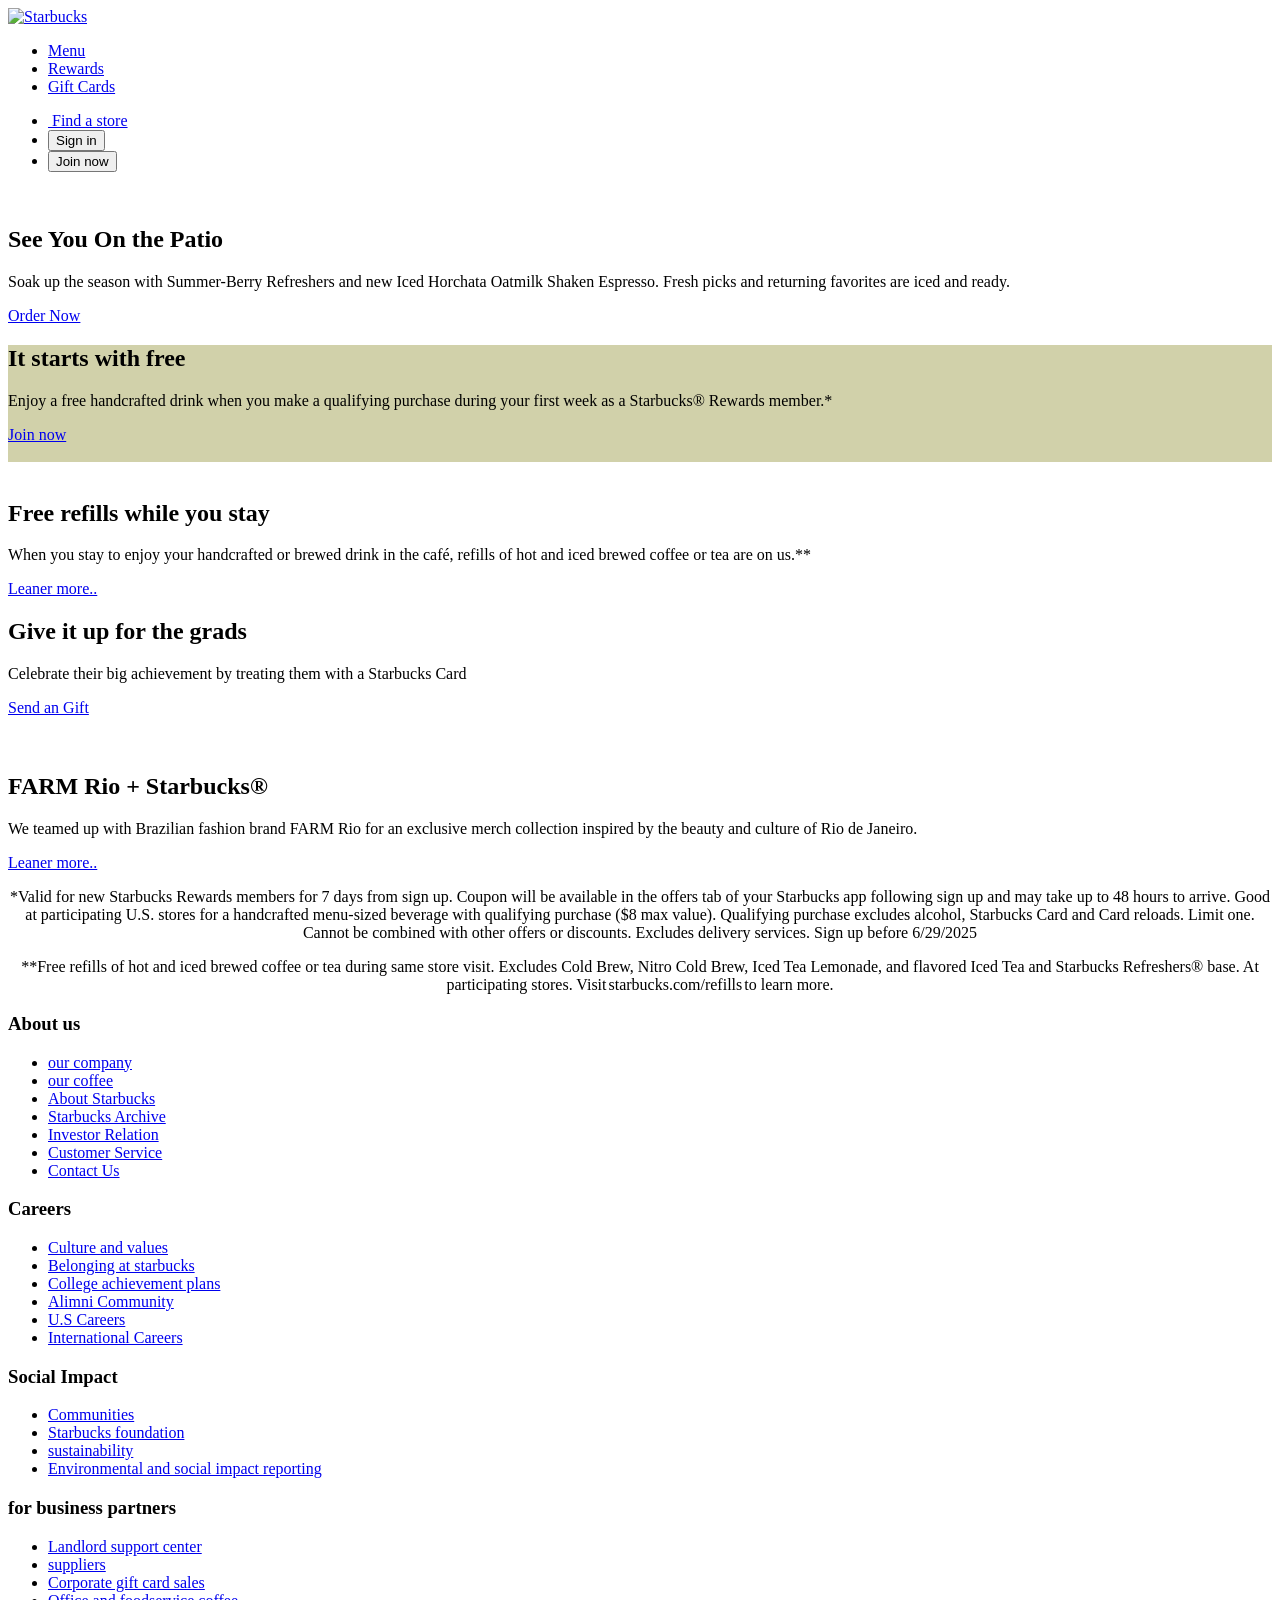
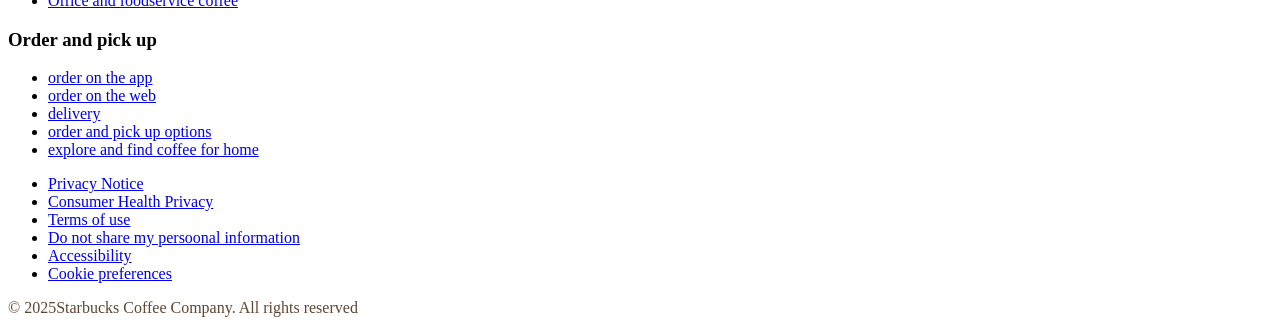
==== index.html @ 3aeca006 "Rename starbucks.html to index.html" ====
<!DOCTYPE html>
<html lang="en">

<head>
  <meta charset="UTF-8">
  <meta name="viewport" content="width=device-width, initial-scale=1.0">
  <title>Document</title>
  <link rel="stylesheet" href="css/starbucks.css">
</head>

<body>
  <nav class="navbar">
    <div class="navbar-container">
      <div class="navbar-brand">
        <a href="starbucks.html">
          <img src="image/logo.svg" alt="Starbucks" />
        </a>
      </div>
      <!--navbar-brand end-->

      <ul class="navbar-nav-left">
        <li>
          <a href="#">Menu</a>
        </li>
        <li>
          <a href="#">Rewards</a>
        </li>
        <li>
          <a href="#">Gift Cards</a>
        </li>
      </ul>
      <!--navbar-nav-left-->

      <ul class="navbar-nav-right">
        <li>
          <a href="#">
            <img src="image/marker.svg" alt="" />
            <span>Find a store</span>
          </a>
        </li>
        <li><button class="btn btn-dark-outline">Sign in</button></li>
        <li><button class="btn btn-dark">Join now</button></li>
      </ul>
      <!--navbar-nav-right end-->
    </div>
    <!--navbar-container end-->
  </nav>

  <!--box 1 -->
  <section class="box box-b bg-secondary grid-col-2">
    <img src="https://content-prod-live.cert.starbucks.com/binary/v2/asset/137-98091.jpg" alt="">
    <div class="box-text">
      <h2 class="text-xl a">See You On the Patio</h2>
      <p class="text md">
        Soak up the season with Summer-Berry Refreshers and new Iced Horchata Oatmilk Shaken Espresso. Fresh picks and
        returning favorites are iced and ready.

      </p>
      <a href="#" class="btn btn-light-outline">Order Now</a>

    </div>

  </section>

    <!--box 2 -->
  <section class="box box-b bg-secondary grid-col-2" style="background-color: #d1d1aa;">
    <div class="box-text">
      <h2 class="text-xl">It starts with free</h2>
      <p class="text md">
        Enjoy a free handcrafted drink when you make a qualifying purchase during your first week as a Starbucks®
        Rewards member.*

      </p>
      <a href="#" class="btn btn-light-outline">Join now</a>

    </div>

    <img src="https://content-prod-live.cert.starbucks.com/binary/v2/asset/137-98124.jpg" alt="">
  </section>

  <!--box 3 -->
  <section class="box box-b bg-secondary grid-col-2">
    <img src="https://content-prod-live.cert.starbucks.com/binary/v2/asset/137-98139.jpg" alt="">
    <div class="box-text">
      <h2 class="text-xl">Free refills while you stay</h2>
      <p class="text md">
        When you stay to enjoy your handcrafted or brewed drink in the café, refills of hot and iced brewed coffee or
        tea are on us.**

      </p>
      <a href="#" class="btn btn-light-outline">Leaner more..</a>

    </div>

  </section>

  <!--box 4 -->
  <section class="box box-b bg-secondary grid-col-2">
    
    <div class="box-text">
      <h2 class="text-xl b">Give it up for the grads</h2>
      <p class="text md">
        Celebrate their big achievement by treating them with a Starbucks Card

      </p>
      <a href="#" class="btn btn-light-outline">Send an Gift</a>

    </div>
    <img src="https://content-prod-live.cert.starbucks.com/binary/v2/asset/137-98172.jpg" alt="">

  </section>

  <!--box 5 -->
  <section class="box box-b bg-secondary grid-col-2">
    <img src="https://content-prod-live.cert.starbucks.com/binary/v2/asset/137-98046.jpg" alt="">
    <div class="box-text">
      <h2 class="text-xl c">FARM Rio + Starbucks®</h2>
      <p class="text md">
        We teamed up with Brazilian fashion brand FARM Rio for an exclusive merch collection inspired by the beauty
        and culture of Rio de Janeiro.

      </p>
      <a href="#" class="btn btn-light-outline">Leaner more..</a>

    </div>
    
  </section>

  <!-- note start -->
  <center>
    <div class="note">
      <p>
        *Valid for new Starbucks Rewards members for 7 days from sign up. Coupon will be available in the offers tab of
        your Starbucks app following sign up and may take up to 48 hours to arrive. Good at participating U.S. stores
        for
        a handcrafted menu-sized beverage with qualifying purchase ($8 max value). Qualifying purchase excludes alcohol,
        Starbucks Card and Card reloads. Limit one. Cannot be combined with other offers or discounts. Excludes delivery
        services. Sign up before 6/29/2025

      </p>
    </div>
  </center>
  <!-- note end -->

  <!--note B-->
  <center>
    <div class="note B">
      <p>
        **Free refills of hot and iced brewed coffee or tea during same store visit. Excludes Cold Brew, Nitro Cold
        Brew, Iced Tea Lemonade, and flavored Iced Tea and Starbucks Refreshers® base. At participating stores.
        Visit starbucks.com/refills to learn more.
      </p>
    </div>
  </center>

  <!--footer start-->
    <footer class="footer">

        <div class="footer-About">
            <h3>About us</h3>
            <ul>
                <li><a href="#">our company</a></li>
                <li><a href="#">our coffee</a></li>
                <li><a href="#">About Starbucks</a></li>
                <li><a href="#">Starbucks Archive</a></li>
                <li><a href="#">Investor Relation</a></li>
                <li><a href="#">Customer Service</a></li>
                <li><a href="#">Contact Us</a></li>
            </ul>
        </div>
        <div class=" footer-careers">
            <h3>Careers</h3>
            <ul>
                <li><a href="#">Culture and values</a></li>
                <li><a href="#">Belonging at starbucks</a></li>
                <li><a href="#">College achievement plans</a></li>
                <li><a href="#">Alimni Community</a></li>
                <li><a href="#">U.S Careers</a></li>
                <li><a href="#">International Careers</a></li>

            </ul>
        </div>
        <div class="footer-Socialimpact">
            <h3>Social Impact</h3>
            <ul>
                <li><a href="#">Communities</a></li>
                <li><a href="#">Starbucks foundation</a></li>
                <li><a href="#">sustainability</a></li>
                <li><a href="#">Environmental and social impact reporting</a></li>


            </ul>
        </div>
        <div class="footer-ForBusinessPartners">
            <h3>for business partners</h3>
            <ul>
                <li><a href="#">Landlord support center</a></li>
                <li><a href="#">suppliers</a></li>
                <li><a href="#">Corporate gift card sales</a></li>
                <li><a href="#">Office and foodservice coffee</a></li>

            </ul>
        </div>
        <div class="footer-Orderandpickup">
            <h3>Order and pick up</h3>
            <ul>
                <li><a href="#">order on the app</a></li>
                <li><a href="#">order on the web</a></li>
                <li><a href="#">delivery</a></li>
                <li><a href="#">order and pick up options</a></li>
                <li><a href="#">explore and find coffee for home</a></li>


            </ul>
        </div>


    </footer>

    <div class="footer-bottom">
        <ul>
            <li><a href="#">Privacy Notice</a></li>
            <li><a href="#">Consumer Health Privacy</a></li>
            <li><a href="#">Terms of use</a></li>
            <li><a href="#">Do not share my persoonal information</a></li>
            <li><a href="#">Accessibility</a></li>
            <li><a href="#">Cookie preferences</a></li>
        </ul>
        <p style="color: #5f4633;"> &copy; 2025Starbucks Coffee Company. All rights reserved </p>
    </div>


    <!--footer end-->


</body>

</html>
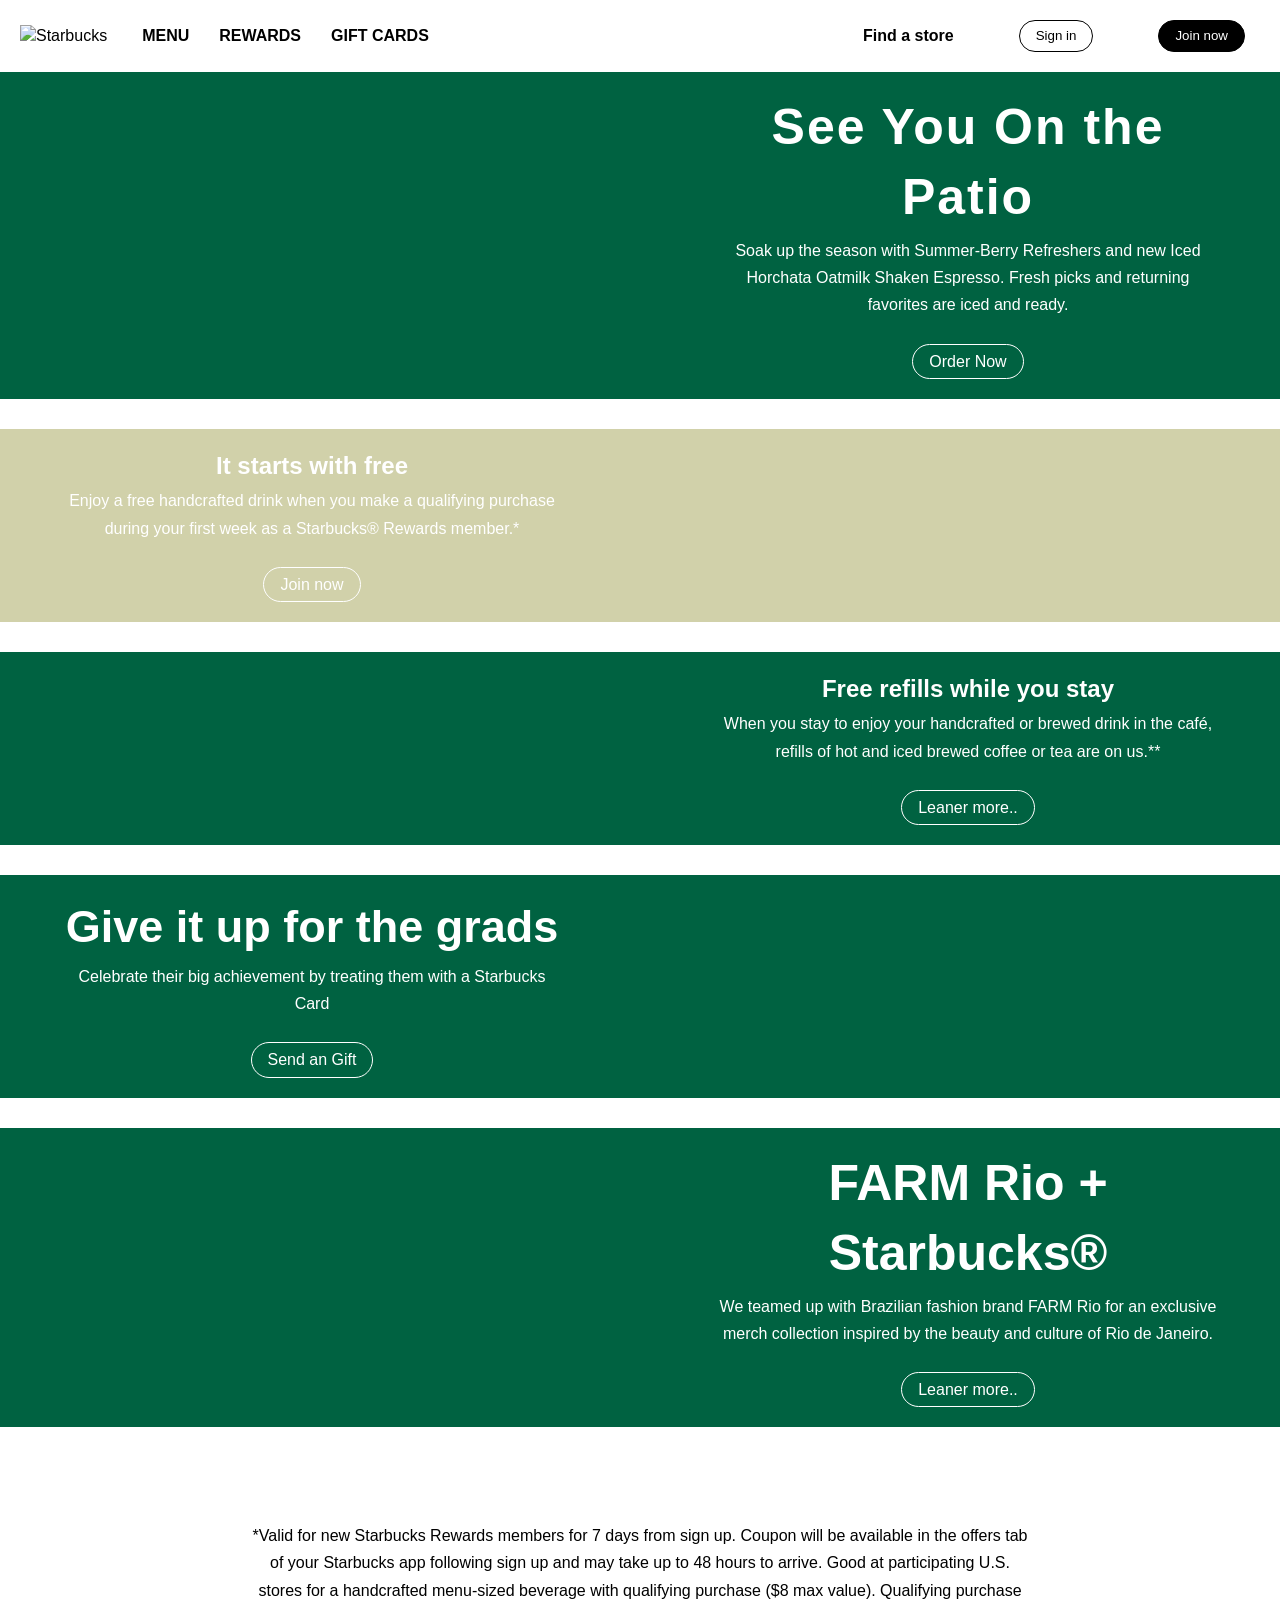
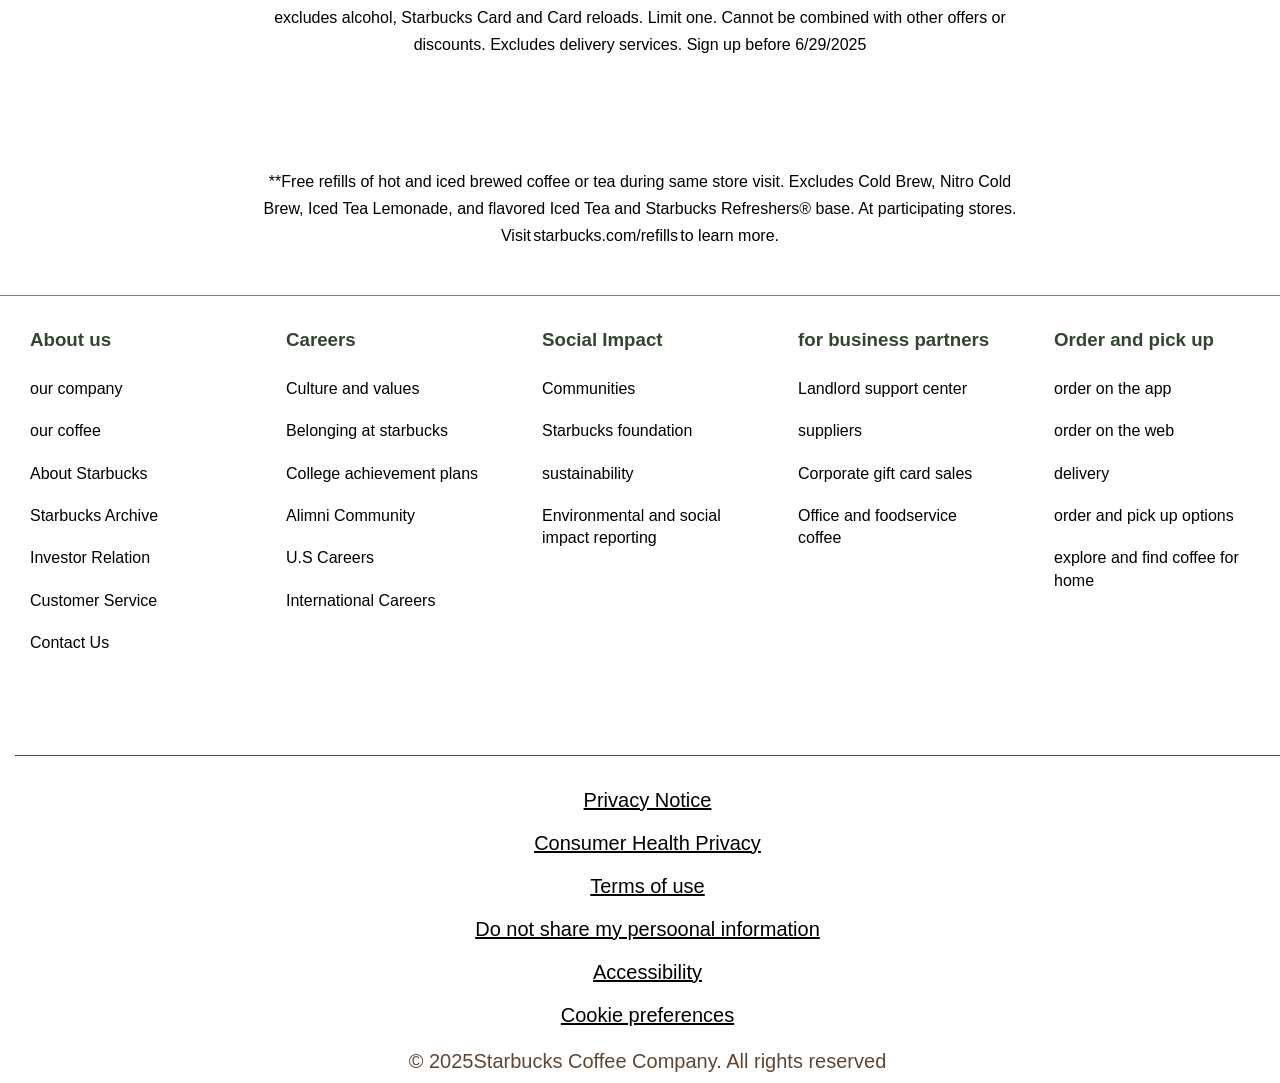
==== commit 0489d42f: "Update index.html" ====
--- a/index.html
+++ b/index.html
@@ -5,7 +5,7 @@
   <meta charset="UTF-8">
   <meta name="viewport" content="width=device-width, initial-scale=1.0">
   <title>Document</title>
-  <link rel="stylesheet" href="css/starbucks.css">
+  <link rel="stylesheet" href="starbucks.css">
 </head>
 
 <body>
--- a/starbucks.css
+++ b/starbucks.css
@@ -0,0 +1,372 @@
+@import url('https://fonts.googleapis.com/css2?family=Open+Sans:wght@400;600;700&display=swap');
+
+:root {
+  --color-primary: #d60032;
+  --color-secondary: #006241;
+  --color-extra: #d4e9e2;
+}
+
+* {
+  box-sizing: border-box;
+  margin: 0;
+  padding: 0;
+}
+
+html,
+body {
+  font-family: 'Open Sans', sans-serif;
+  line-height: 1.4;
+  color: #000;
+}
+
+a {
+  color: #000;
+}
+
+ul {
+  list-style: none;
+}
+
+p {
+  margin: 5px 0;
+  line-height: 1.7;
+}
+
+img {
+  max-width: 100%;
+}
+
+section a {
+  color: #fff;
+}
+
+/* Navbar */
+.navbar {
+  width: 100%;
+  height: auto;
+  background-color: #fff;
+  padding: 20px;
+  box-shadow: 0 1px 3px rgb(0 0 0 / 10%), 0 2px 2px rgb(0 0 0 / 6%),
+    0 0 2px rgb(0 0 0 / 7%);
+}
+
+.navbar-container {
+  display: flex;
+  justify-content: space-between;
+  max-width: 1440px;
+  margin: 0 auto;
+  align-items: center;
+}
+
+.navbar ul {
+  display: flex;
+  align-items: center;
+}
+
+.navbar li {
+  margin: 0 15px;
+  font-weight: bold;
+}
+
+.navbar a {
+  color: #000;
+  text-decoration: none;
+}
+
+.navbar a:hover {
+  color: var(--color-primary);
+}
+
+.navbar-brand img {
+  width: 50px;
+  height: 50px;
+}
+
+.navbar-nav-left {
+  text-transform: uppercase;
+  flex: 1;
+  margin-left: 20px;
+}
+
+.navbar-nav-right li:first-child a {
+  display: flex;
+  align-items: center;
+}
+
+.navbar-nav-right img {
+  height: 20px;
+  width: 20ox;
+  margin-right: 10px;
+}
+
+.navbar-nav-right li:nth-child(2) {
+  margin: 0 50px;
+}
+
+.box {
+  margin-bottom: 30px;
+}
+
+
+.box-text {
+  max-width: 500px;
+  text-align: center;
+  justify-self: center;
+  padding: 20px 0;
+  margin: 0 auto;
+}
+
+.box-text .btn {
+  margin-top: 20px;
+}
+
+.box-f .box-text {
+  max-width: 600px;
+}
+
+/* Grid Styles */
+.grid-col-2 {
+  display: grid;
+  grid-template-columns: repeat(2, 1fr);
+  gap: 2rem;
+  align-items: center;
+  justify-content: space-between;
+}
+
+.grid-reversed :first-child {
+  order: 2;
+}
+
+/* Buttons */
+.btn {
+  cursor: pointer;
+  display: inline-block;
+  background: none;
+  border: 1px #000 solid;
+  border-radius: 50px;
+  padding: 7px 16px;
+  line-height: 1.2;
+  text-align: center;
+  text-decoration: none;
+}
+
+.btn-dark-outline {
+  border-color: #000;
+  color: #000;
+}
+
+.btn-dark-outline:hover,
+.btn-light-outline:hover {
+  background-color: rgba(0, 0, 0, 0.06);
+}
+
+.btn-light-outline {
+  border-color: #fff;
+  color: #fff;
+}
+
+.btn-dark {
+  background-color: #000;
+  color: #fff;
+}
+
+.btn-dark:hover {
+  background-color: #333;
+}
+
+/* Backgrounds */
+.bg-primary {
+  background-color: var(--color-primary);
+  color: #fff;
+}
+
+.bg-secondary {
+  background-color: var(--color-secondary);
+  color: #fff;
+}
+
+.bg-extra {
+  background-color: var(--color-extra);
+  color: #000;
+}
+
+.bg-dark {
+  background-color: var(--color-dark);
+  color: #000;
+}
+
+.note {
+  padding-left: 250px;
+  padding-right: 250px;
+  padding-top: 60px;
+  padding-bottom: 40px;
+  font-size: medium;
+}
+
+.note B {
+  padding-left: 180px;
+  padding-right: 180px;
+  padding-top: 20px;
+  padding-bottom: 40px;
+}
+
+.a {
+  font-size: 50px;
+  letter-spacing: 2px;
+}
+
+.b {
+  font-size: 45px;
+  font-weight: bold;
+}
+
+.c{
+  font-size: 50px;
+  font-weight: bold;
+}
+
+.footer {
+  display: flex;
+  justify-content: space-around;
+  max-width: 1600px;
+  padding: 40px 0 20px;
+  border-top:  1px solid gray;
+  padding-top: 1px;
+  
+
+}
+
+
+.footer-About,
+.footer-careers,
+.footer-Socialimpact,
+.footer-ForBusinessPartners,
+.footer-Orderandpickup {
+  flex: 1 1 250px;
+  margin: 30px;
+}
+
+.footer h3 {
+  margin-bottom: 25px;
+  color: #32462f;
+  
+  
+}
+
+.footer-About ul {
+  list-style: none;
+  padding: 0;
+}
+
+.footer-About a {
+  color: black;
+  text-decoration: none;
+  transition: color 0.3s ease;
+}
+
+.footer-About a:hover {
+  color: #fff;
+}
+
+.footer-About ul li {
+  margin-bottom: 20px;
+}
+.footer-careers ul {
+  list-style: none;
+  padding: 0;
+}
+
+.footer-careers a {
+  color: black;
+  text-decoration: none;
+  transition: color 0.3s ease;
+}
+.footer-careers ul li {
+  margin-bottom: 20px;
+}
+
+.footer-careers a:hover {
+  color: #fff;
+}
+.footer-Socialimpact ul {
+  list-style: none;
+  padding: 0;
+}
+
+.footer-Socialimpact a {
+  color: black;
+  text-decoration: none;
+  transition: color 0.3s ease;
+}
+
+.footer-Socialimpact a:hover {
+  color: #fff;
+}
+
+.footer-Socialimpact ul li {
+  margin-bottom: 20px;
+}
+.footer-ForBusinessPartners ul {
+  list-style: none;
+  padding: 0;
+}
+
+.footer-ForBusinessPartners a {
+  color: black;
+  text-decoration: none;
+  transition: color 0.3s ease;
+}
+
+.footer-ForBusinessPartners a:hover {
+  color: #fff;
+}
+
+.footer-ForBusinessPartners ul li {
+  margin-bottom: 20px;
+}
+.footer-Orderandpickup ul {
+  list-style: none;
+  padding: 0;
+}
+
+.footer-Orderandpickup a {
+  color: black;
+  text-decoration: none;
+  transition: color 0.3s ease;
+}
+
+.footer-Orderandpickup a:hover {
+  color: #fff;
+}
+
+.footer-Orderandpickup ul li {
+  margin-bottom: 20px;
+}
+.footer-bottom {
+    text-align: center;
+    margin-top: 30px;
+    border-top: 1px solid #444;
+    padding-top: 15px;
+    font-size: 14px;
+    color: #bbb;
+    margin-left: 15px;
+}
+.footer-bottom ul li{
+  margin-bottom: 15px;
+  margin-top: 15px;
+  font-size: 20px;
+
+}
+.footer-bottom ul li :hover{
+  color: #fff;
+  text-decoration: solid;
+  
+}
+.footer-bottom a{
+  color: #000;
+  text-decoration: underline;
+
+}
+.footer-bottom p{
+ font-size: 20px;
+}
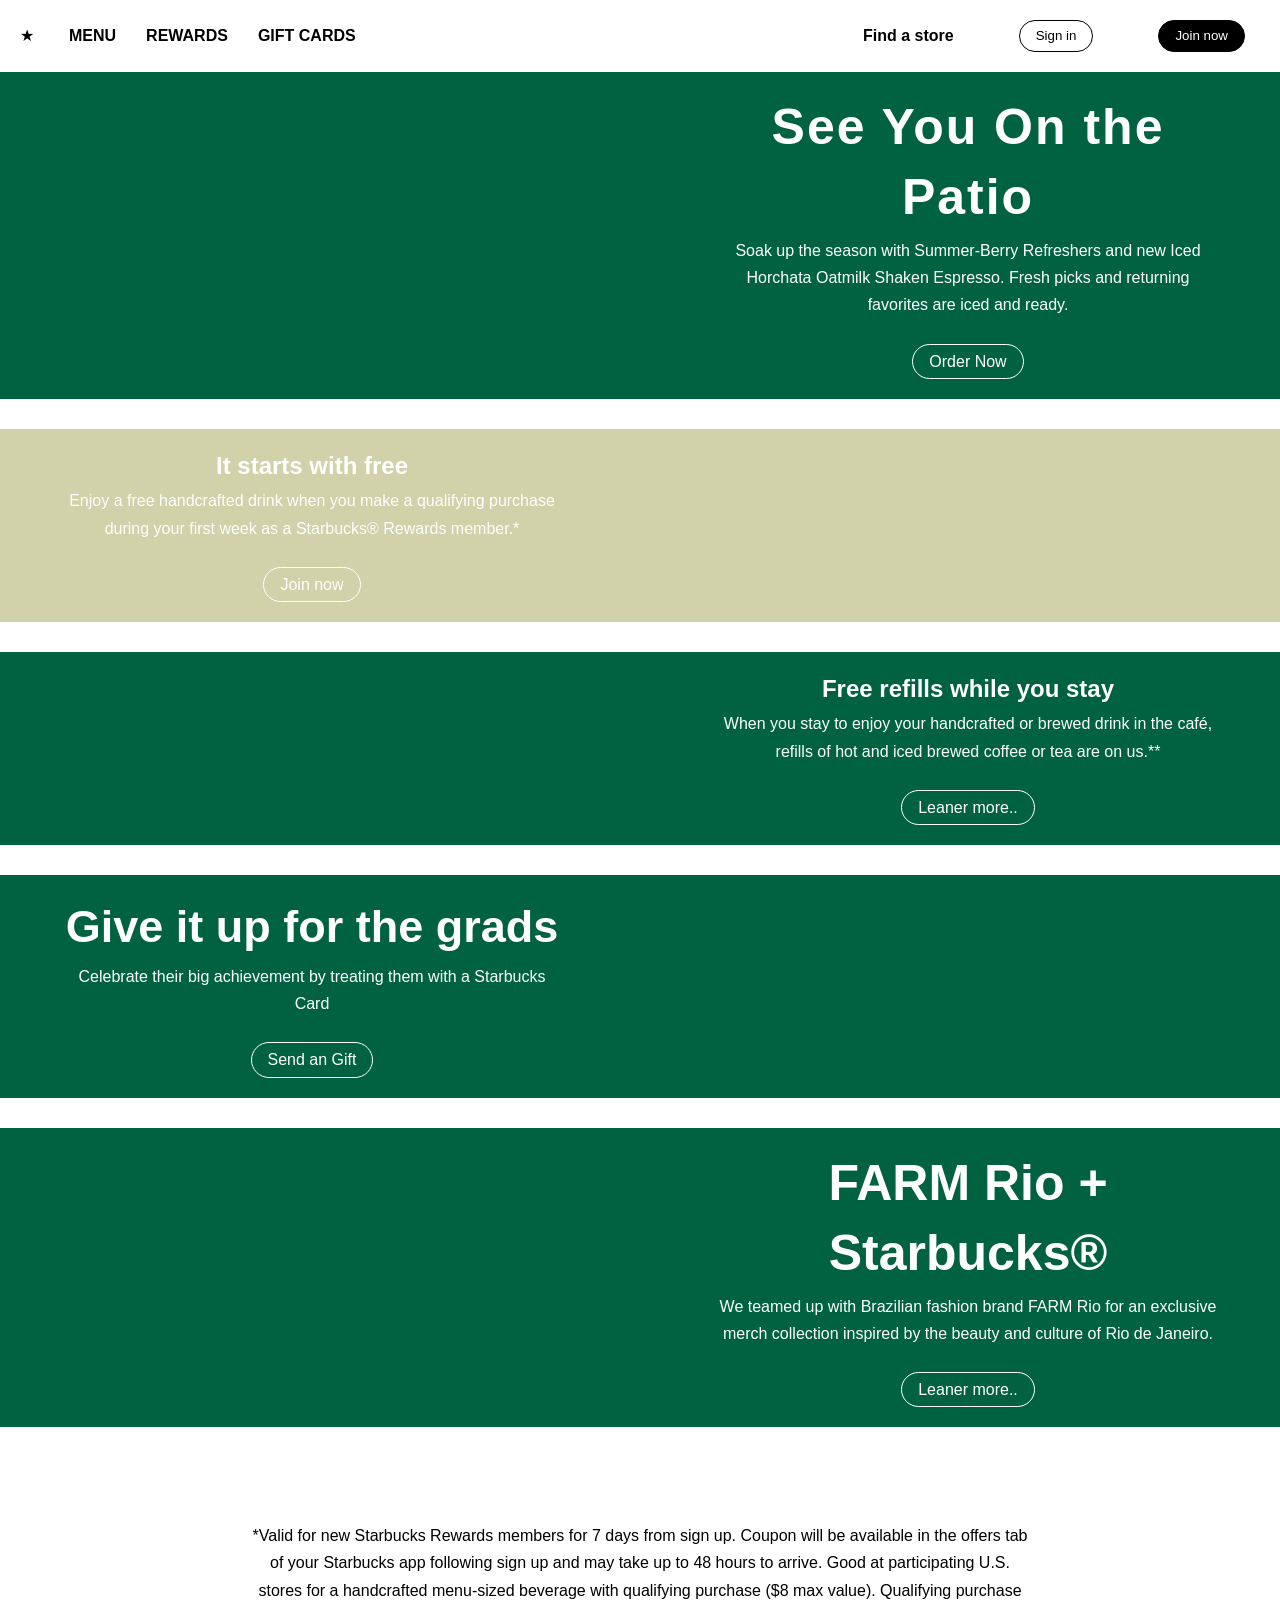
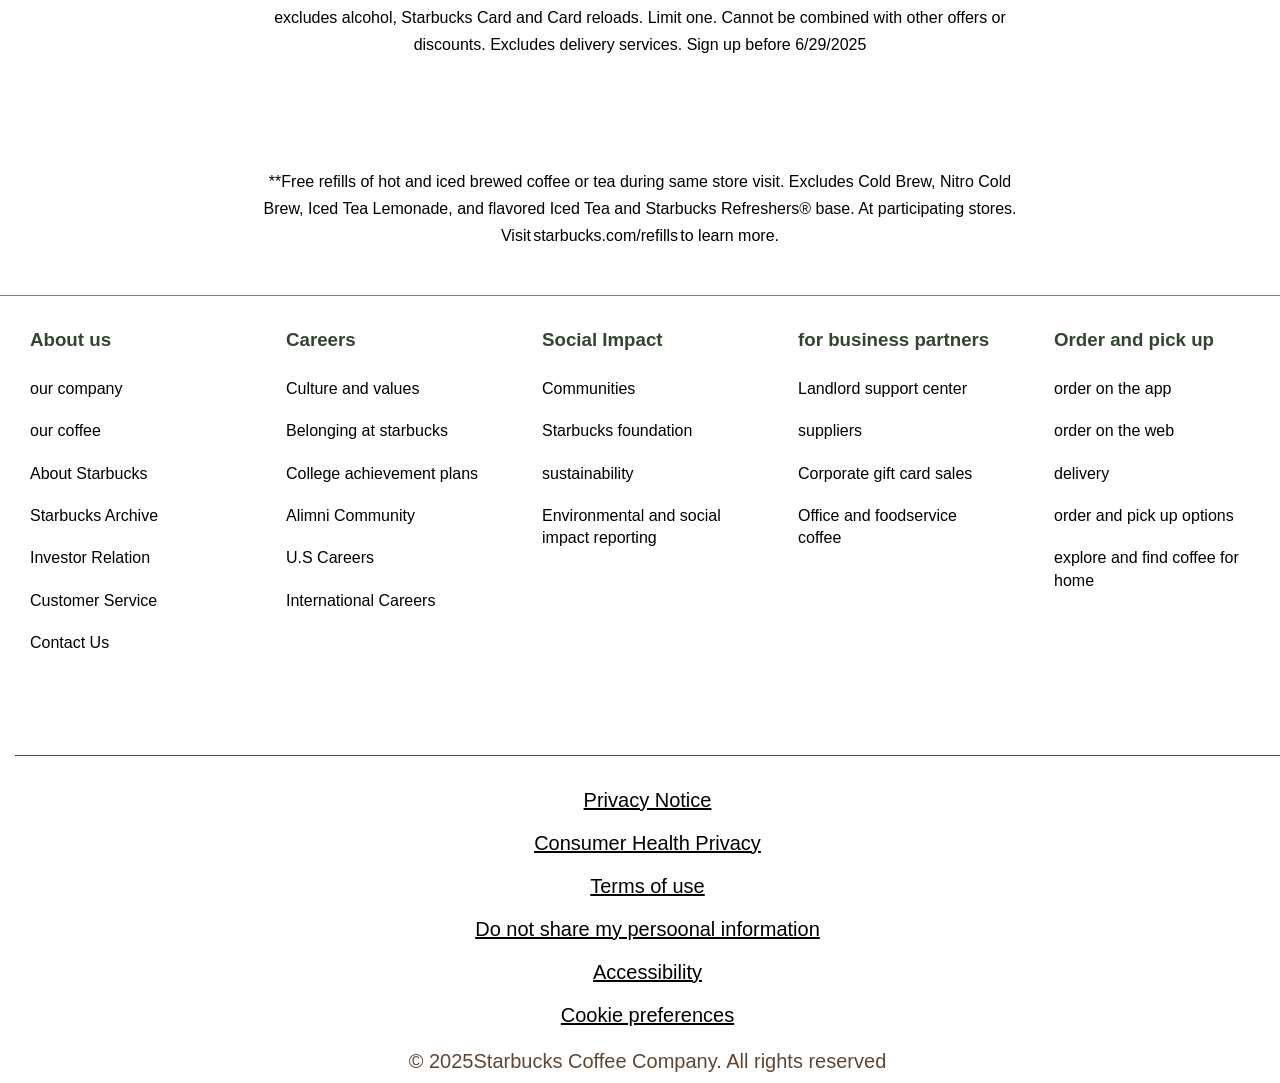
==== commit 482b576d: "Update index.html" ====
--- a/index.html
+++ b/index.html
@@ -13,7 +13,7 @@
     <div class="navbar-container">
       <div class="navbar-brand">
         <a href="starbucks.html">
-          <img src="image/logo.svg" alt="Starbucks" />
+          <div class="logo">★</div>
         </a>
       </div>
       <!--navbar-brand end-->
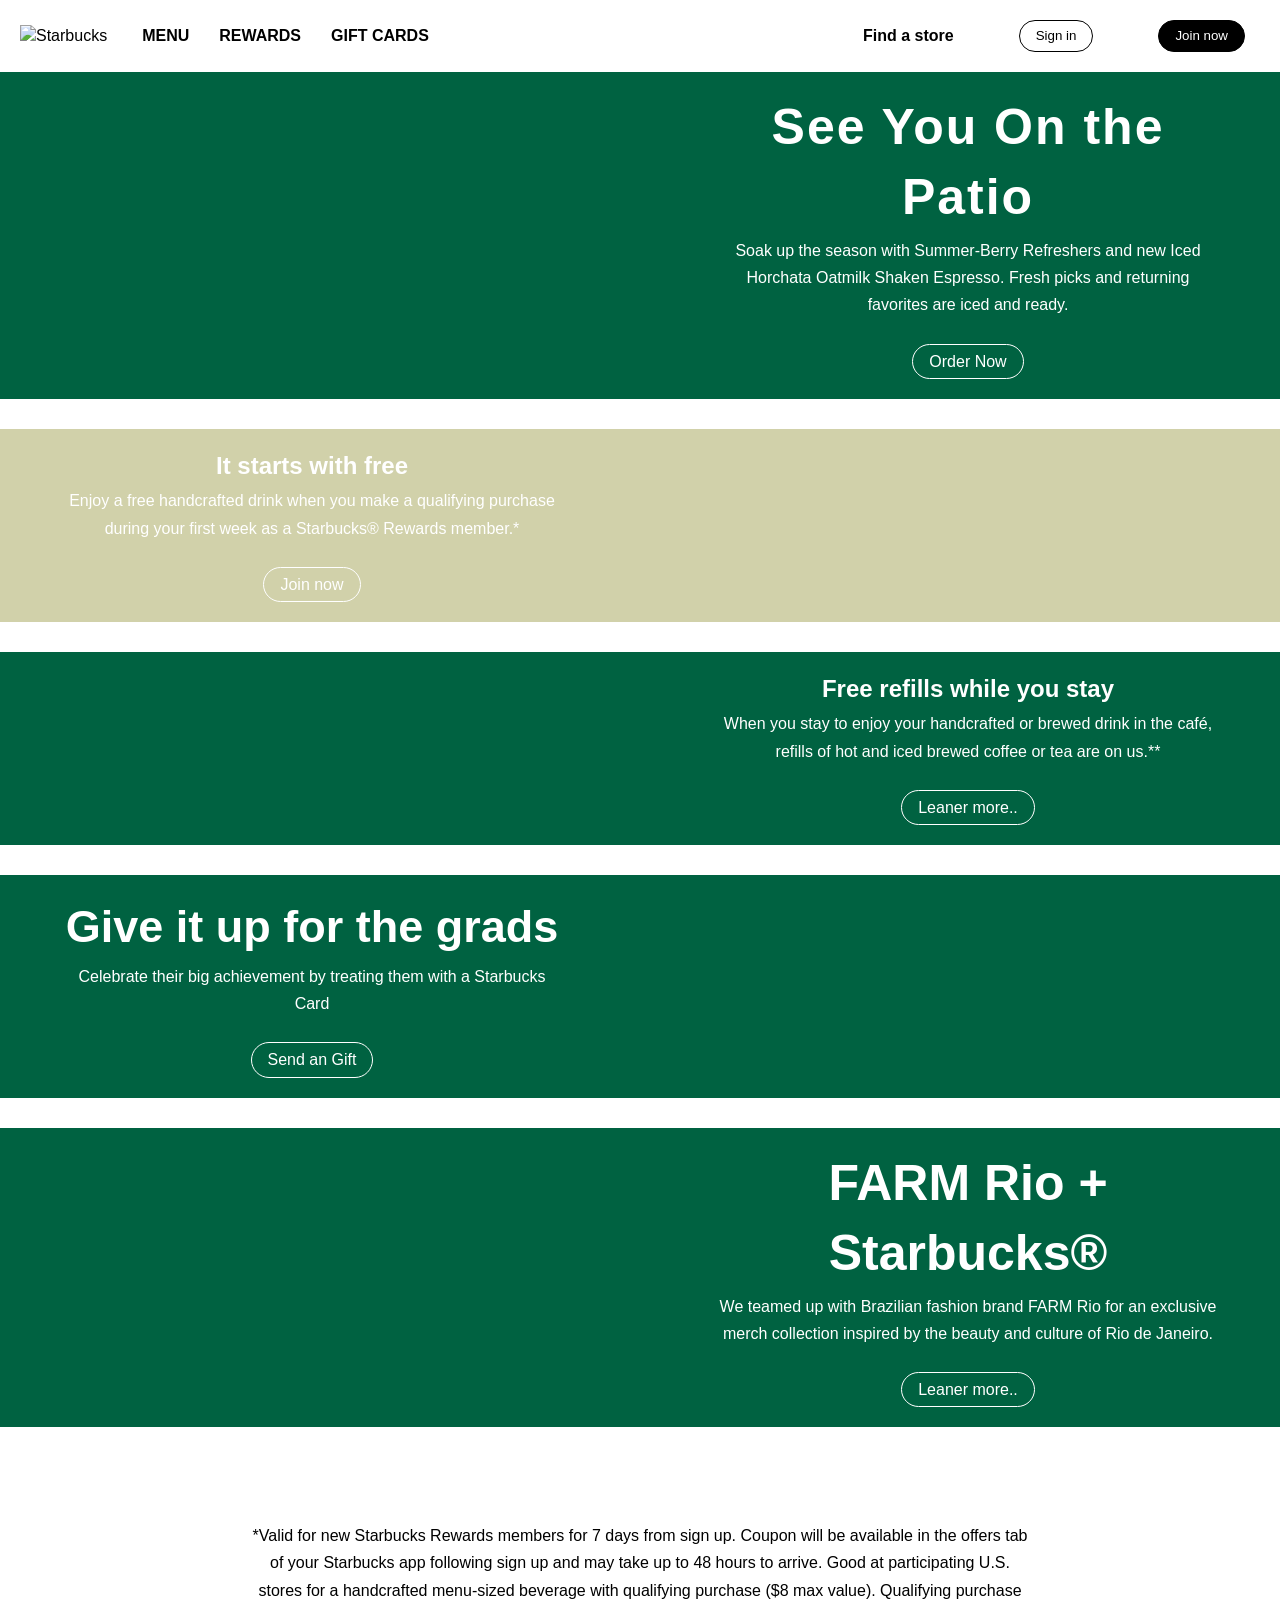
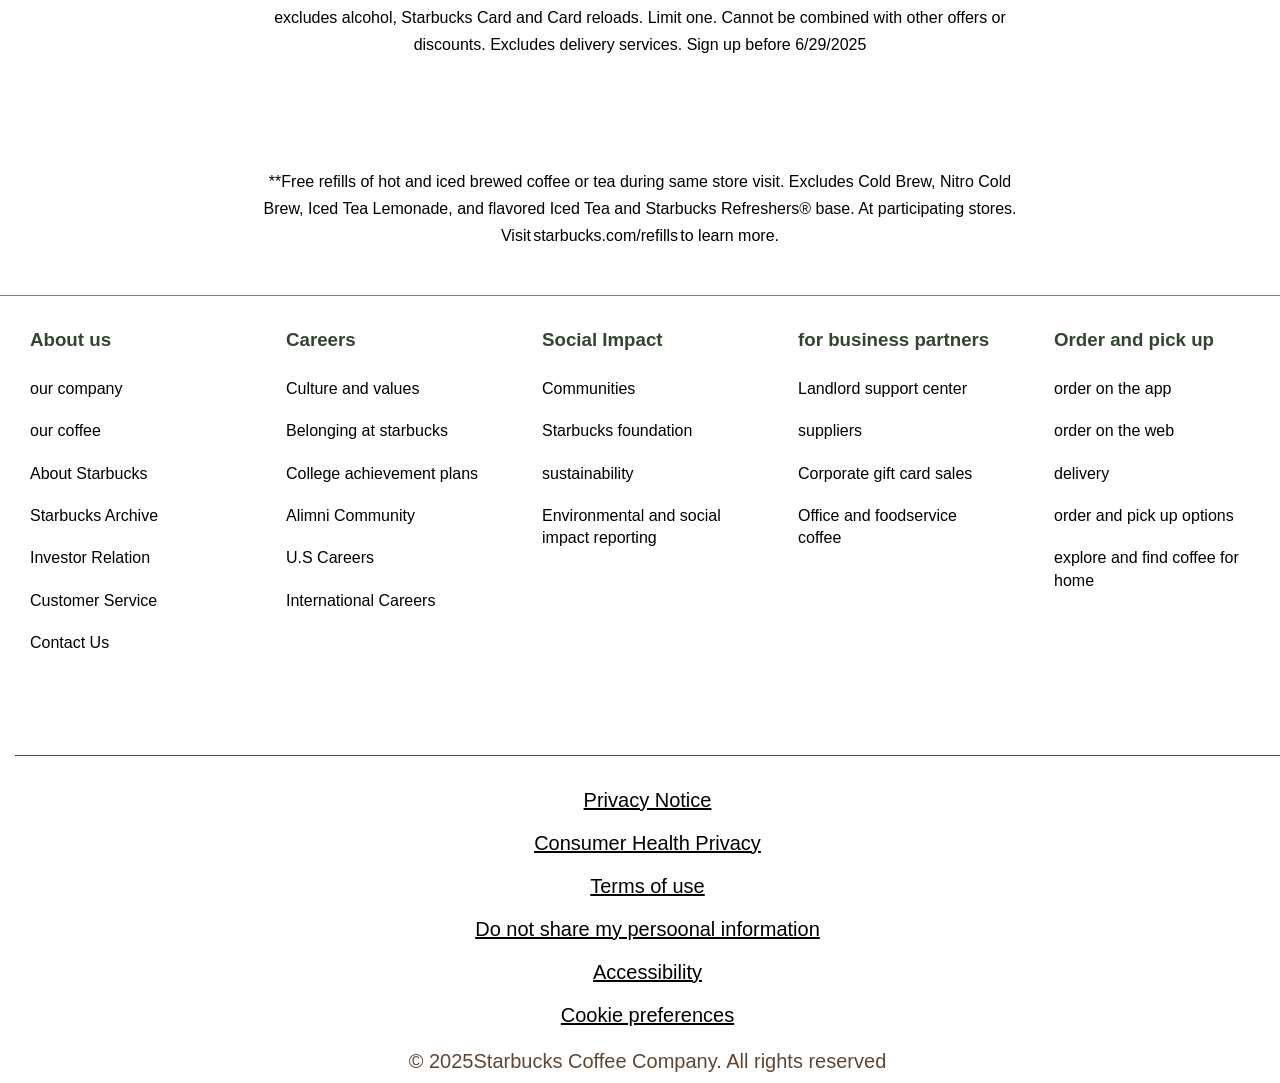
==== commit bc2f0937: "Update index.html" ====
--- a/index.html
+++ b/index.html
@@ -13,7 +13,7 @@
     <div class="navbar-container">
       <div class="navbar-brand">
         <a href="starbucks.html">
-          <div class="logo">★</div>
+         <img src="image/logo.svg" alt="Starbucks" />
         </a>
       </div>
       <!--navbar-brand end-->
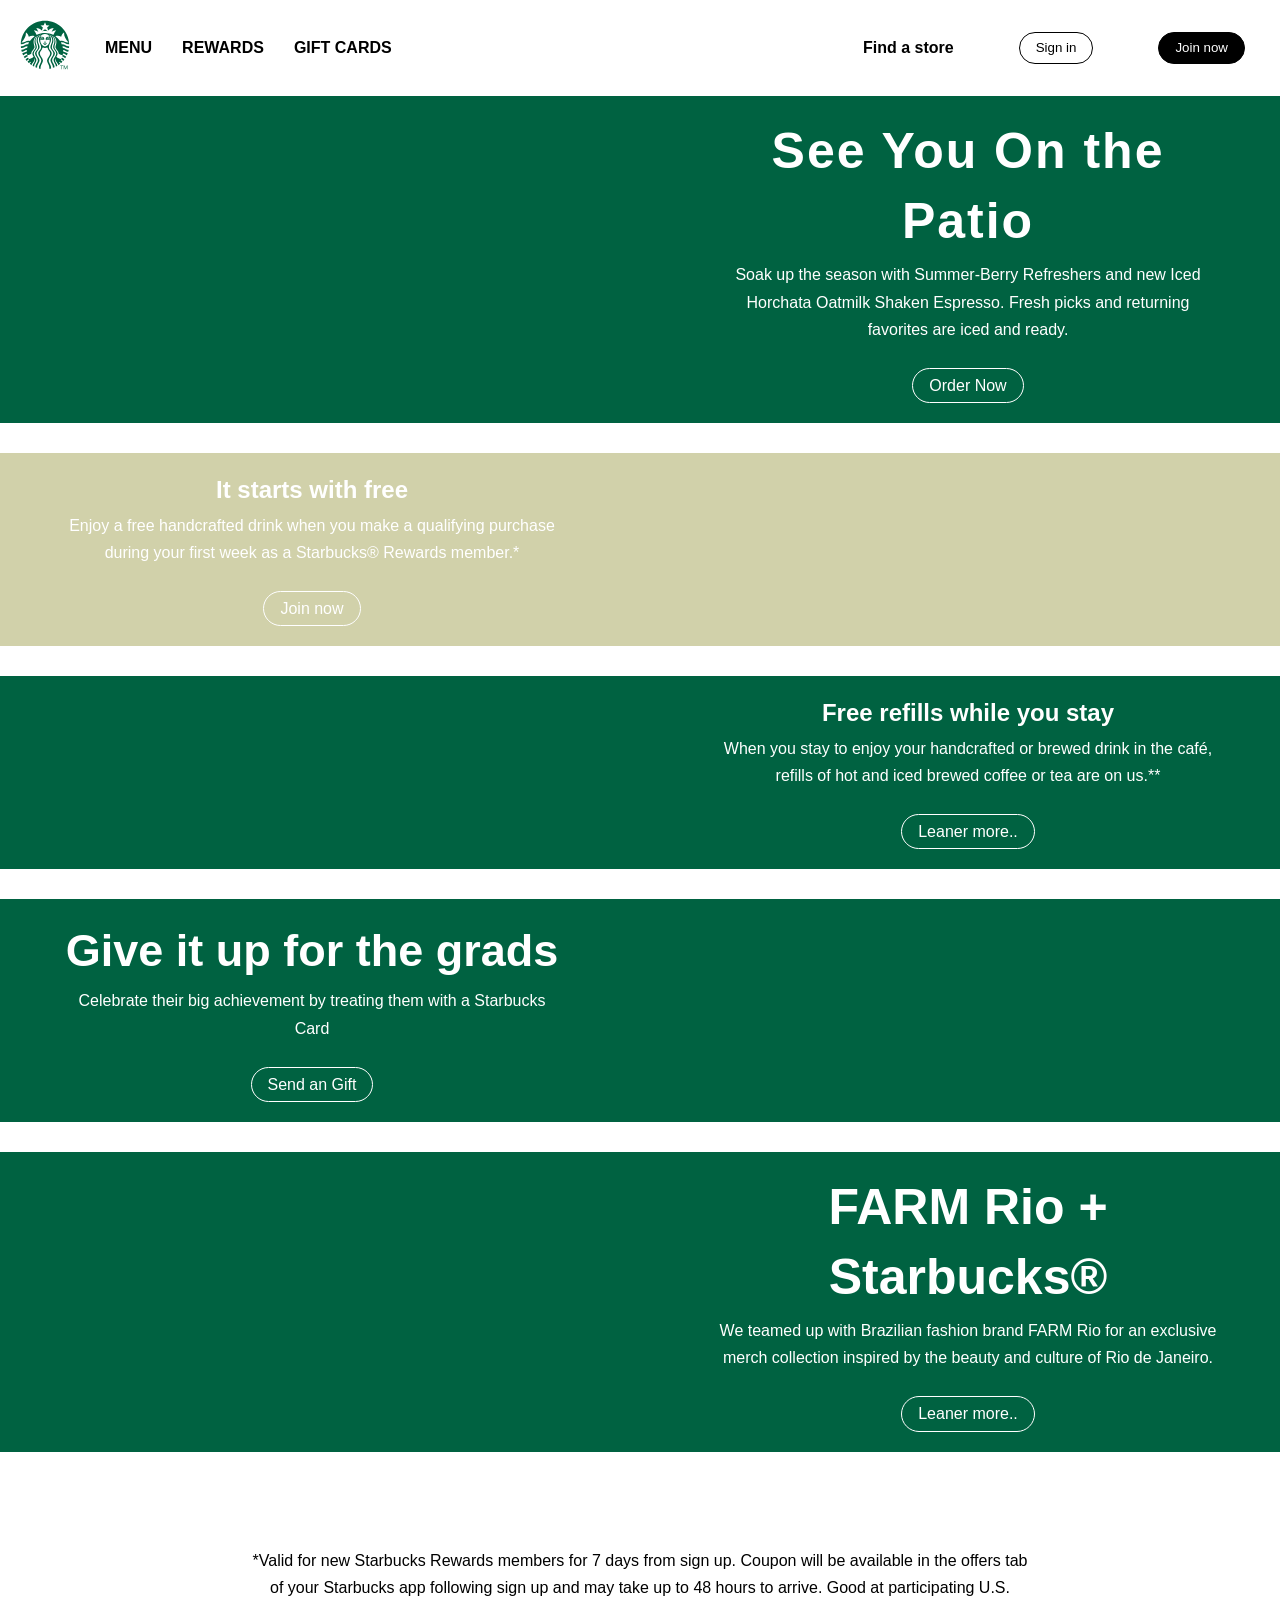
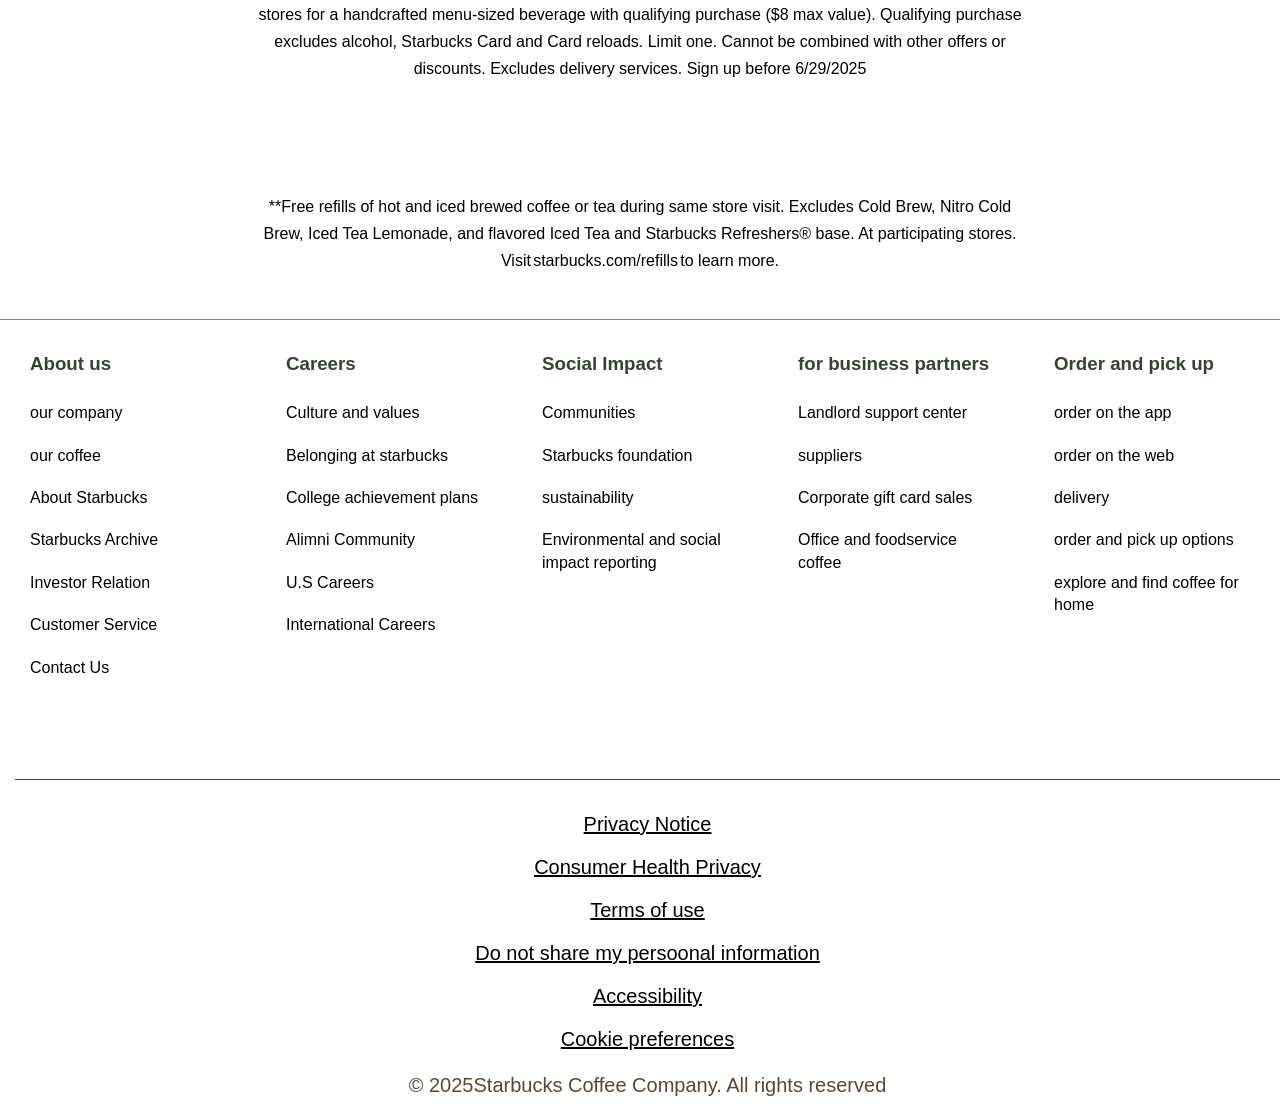
==== commit 2e796e26: "Update index.html" ====
--- a/index.html
+++ b/index.html
@@ -13,7 +13,7 @@
     <div class="navbar-container">
       <div class="navbar-brand">
         <a href="starbucks.html">
-         <img src="image/logo.svg" alt="Starbucks" />
+         <img src="logo.svg" alt="Starbucks" />
         </a>
       </div>
       <!--navbar-brand end-->
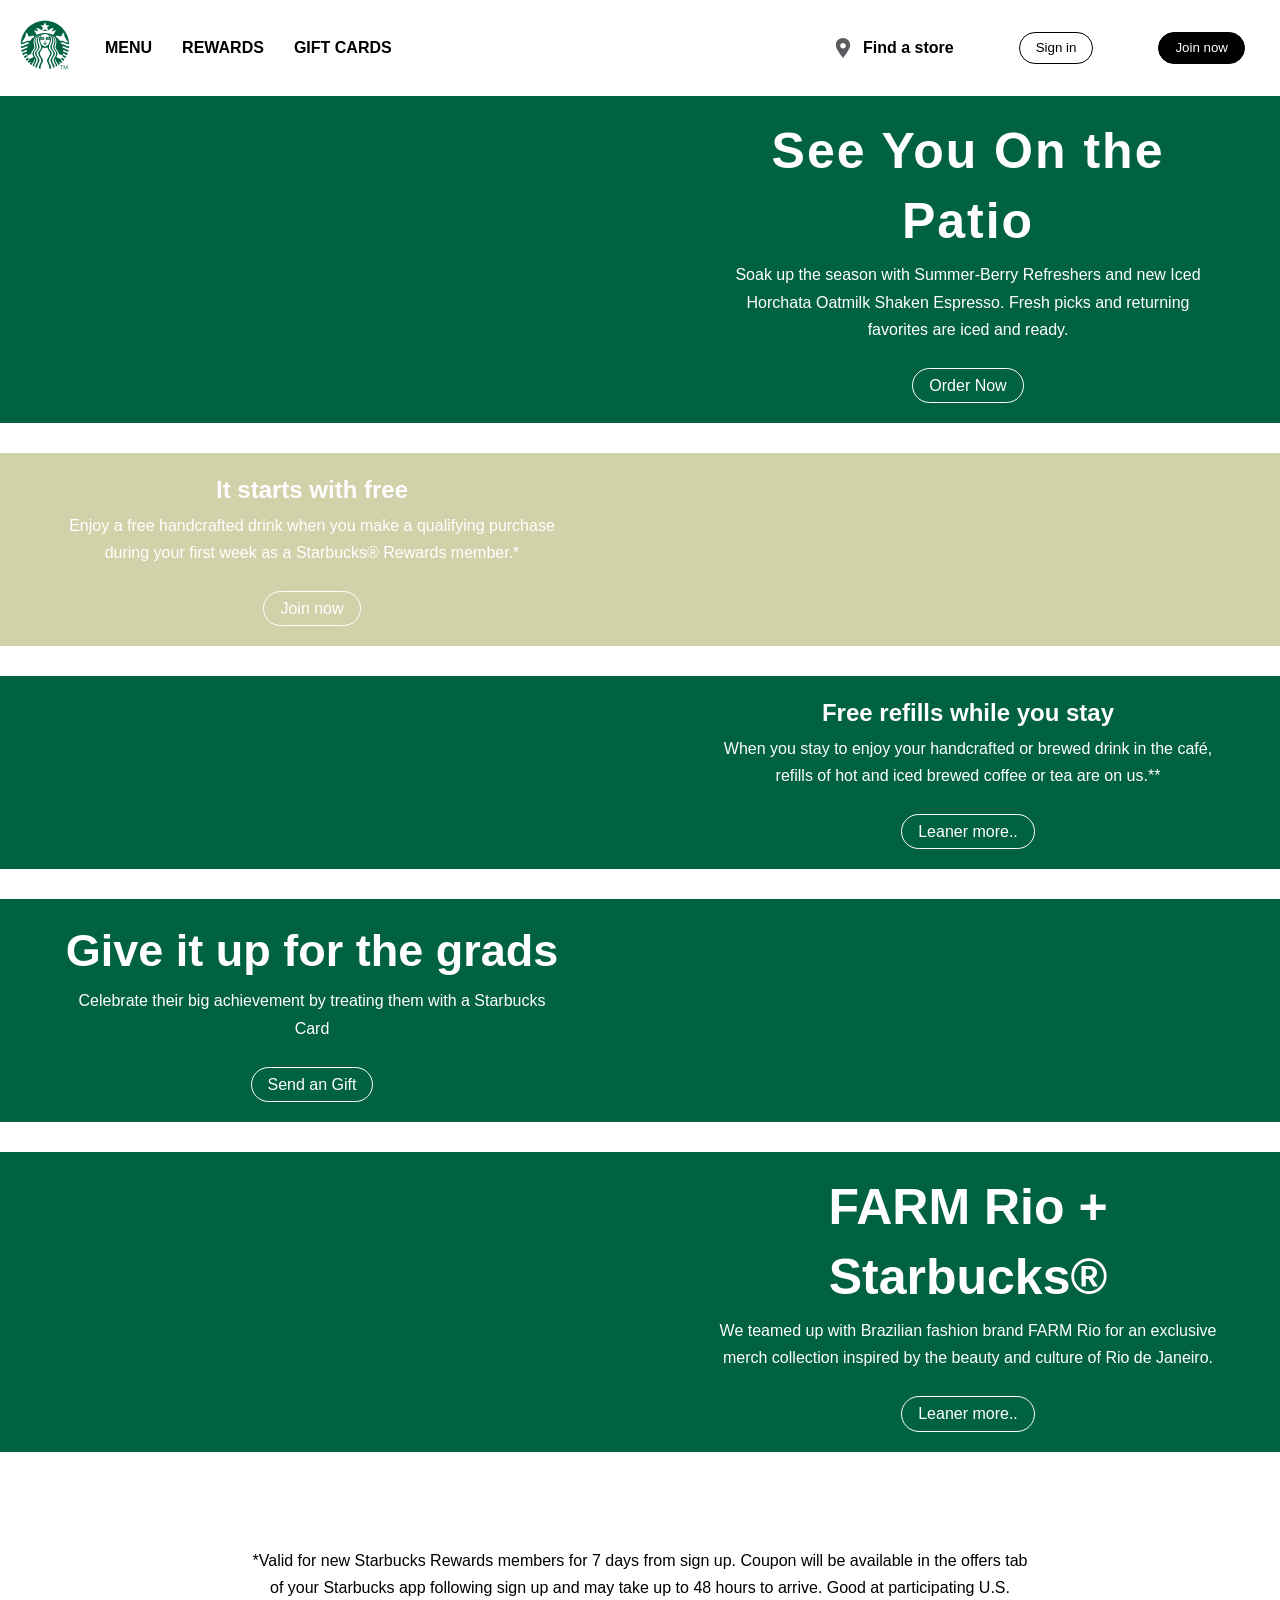
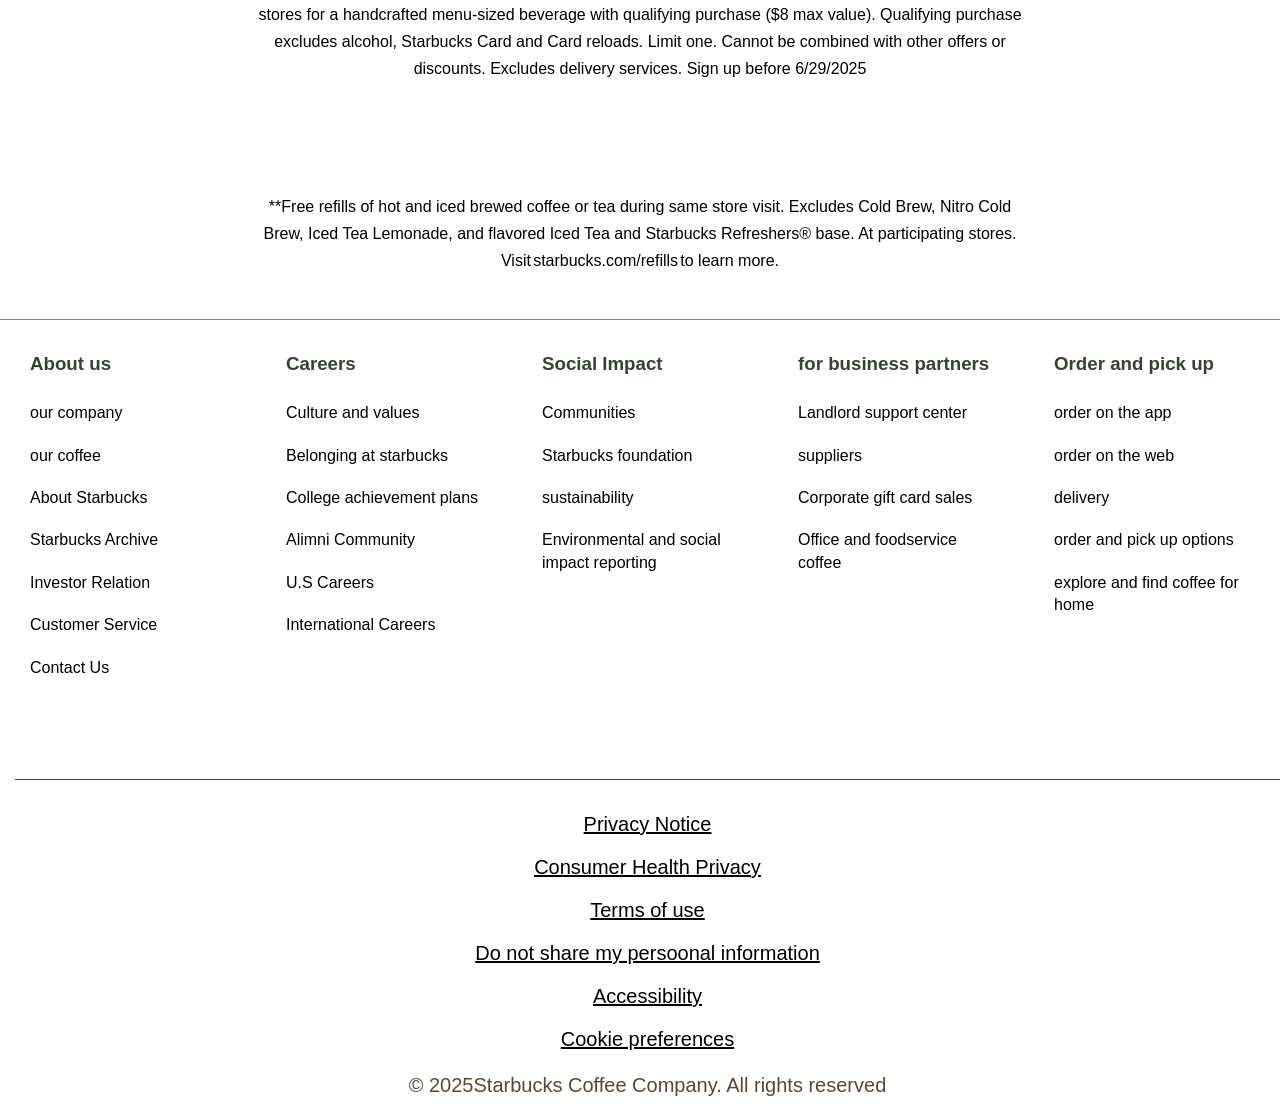
==== commit 1da2b385: "Update index.html" ====
--- a/index.html
+++ b/index.html
@@ -34,7 +34,7 @@
       <ul class="navbar-nav-right">
         <li>
           <a href="#">
-            <img src="image/marker.svg" alt="" />
+            <img src="marker.svg" alt="" />
             <span>Find a store</span>
           </a>
         </li>
